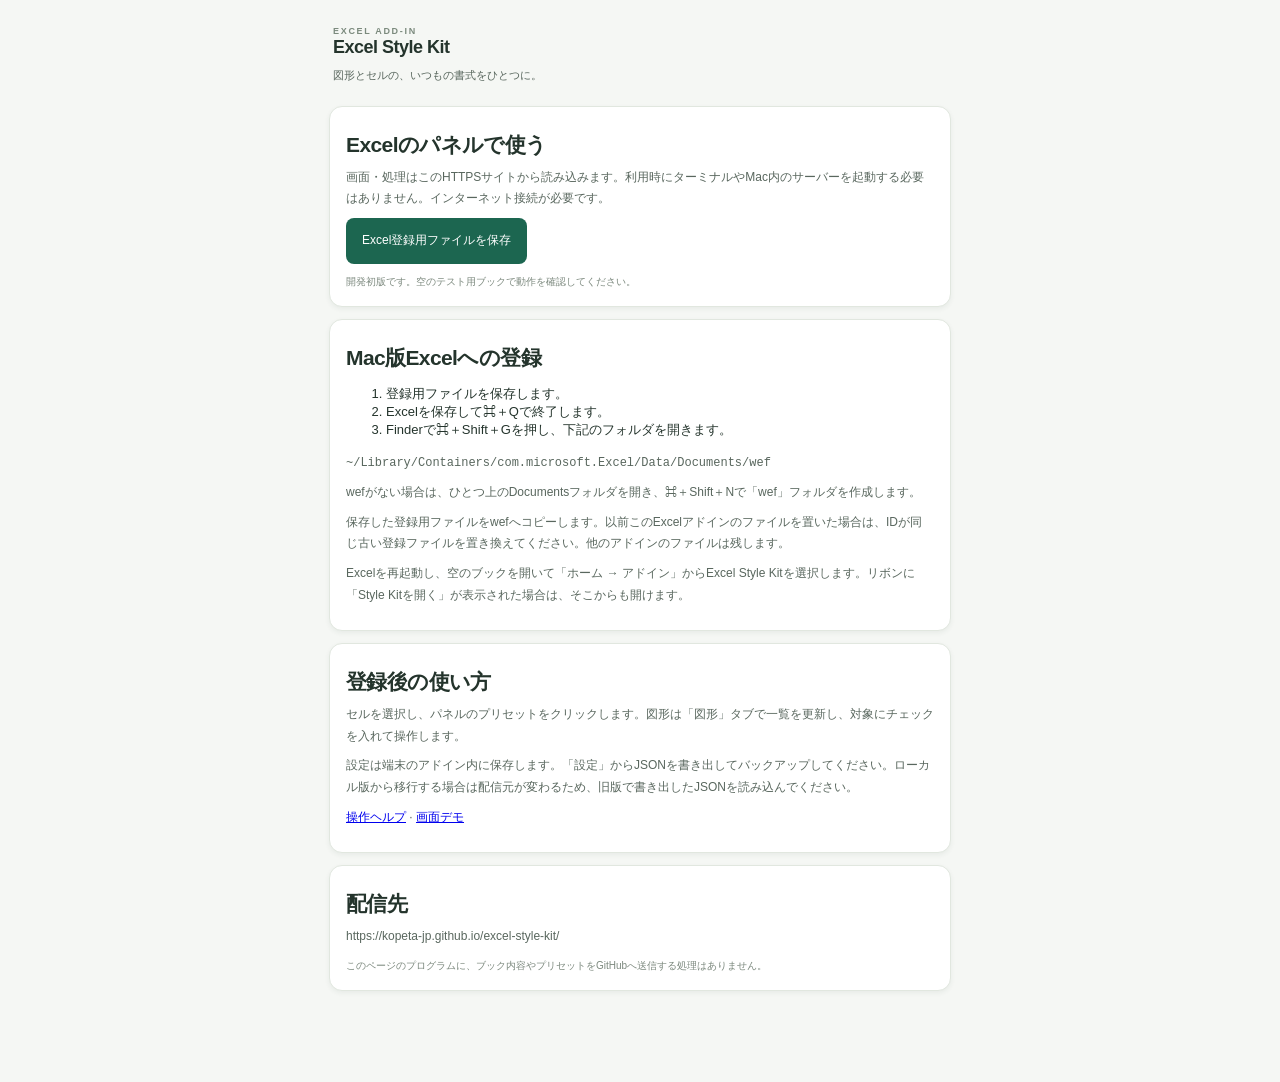
==== docs/index.html @ aa5cb5cf "Add files via upload" ====
<!doctype html>
<html lang="ja"><head><meta charset="utf-8"><meta name="viewport" content="width=device-width,initial-scale=1"><title>Excel Style Kit｜導入</title><link rel="icon" href="assets/icon-32.png"><link rel="stylesheet" href="styles.css"></head>
<body><main><div class="intro"><span class="eyebrow">EXCEL ADD-IN</span><h1>Excel Style Kit</h1><p>図形とセルの、いつもの書式をひとつに。</p></div>
<article><h2>Excelのパネルで使う</h2><p>画面・処理はこのHTTPSサイトから読み込みます。利用時にターミナルやMac内のサーバーを起動する必要はありません。インターネット接続が必要です。</p><p><a class="primary" style="display:inline-block;text-decoration:none;padding:12px 16px;border-radius:8px" href="manifest.xml" download="ExcelStyleKit.xml">Excel登録用ファイルを保存</a></p><p class="note">開発初版です。空のテスト用ブックで動作を確認してください。</p></article>
<article><h2>Mac版Excelへの登録</h2><ol><li>登録用ファイルを保存します。</li><li>Excelを保存して⌘＋Qで終了します。</li><li>Finderで⌘＋Shift＋Gを押し、下記のフォルダを開きます。</li></ol><p style="overflow-wrap:anywhere"><code>~/Library/Containers/com.microsoft.Excel/Data/Documents/wef</code></p><p>wefがない場合は、ひとつ上のDocumentsフォルダを開き、⌘＋Shift＋Nで「wef」フォルダを作成します。</p><p>保存した登録用ファイルをwefへコピーします。以前このExcelアドインのファイルを置いた場合は、IDが同じ古い登録ファイルを置き換えてください。他のアドインのファイルは残します。</p><p>Excelを再起動し、空のブックを開いて「ホーム → アドイン」からExcel Style Kitを選択します。リボンに「Style Kitを開く」が表示された場合は、そこからも開けます。</p></article>
<article><h2>登録後の使い方</h2><p>セルを選択し、パネルのプリセットをクリックします。図形は「図形」タブで一覧を更新し、対象にチェックを入れて操作します。</p><p>設定は端末のアドイン内に保存します。「設定」からJSONを書き出してバックアップしてください。ローカル版から移行する場合は配信元が変わるため、旧版で書き出したJSONを読み込んでください。</p><p><a href="help.html">操作ヘルプ</a> · <a href="taskpane.html?demo=1">画面デモ</a></p></article>
<article><h2>配信先</h2><p style="overflow-wrap:anywhere">https://kopeta-jp.github.io/excel-style-kit/</p><p class="note">このページのプログラムに、ブック内容やプリセットをGitHubへ送信する処理はありません。</p></article>
</main></body></html>
---- docs/styles.css ----
:root{font-family:-apple-system,BlinkMacSystemFont,"Yu Gothic",sans-serif;font-size:13px;color:#24342c;background:#f5f7f4;--green:#1c6650;--line:#e1e7df;--muted:#6a776e}*{box-sizing:border-box}body{margin:0;min-width:280px}header{display:flex;align-items:center;gap:10px;padding:22px 18px 18px;background:#fff}h1{font-size:18px;letter-spacing:-.5px;margin:0 0 4px}header p{font-size:10px;color:var(--muted);margin:0}.brand-icon{width:36px;height:40px;border-radius:9px;background:var(--green);color:#fff;font-size:26px;font-weight:700;text-align:center;line-height:40px;position:relative}.brand-icon span{font-size:14px;position:absolute;right:3px;top:-8px}.version{margin-left:auto;font-size:10px;color:var(--muted);border:1px solid var(--line);border-radius:20px;padding:4px 7px}.connection{padding:8px 18px;font-size:11px;background:#eaf3ed;color:var(--green)}.connection.preview{background:#fff2d9;color:#836024}nav{position:sticky;top:0;z-index:2;display:grid;grid-template-columns:repeat(4,1fr);padding:0 12px;background:#fff;border-bottom:1px solid var(--line)}nav button{border:0;border-radius:0;padding:14px 2px;background:transparent;color:var(--muted);border-bottom:3px solid transparent}nav button[aria-current]{color:var(--green);border-bottom-color:var(--green);font-weight:700}main{padding:22px 14px 80px;max-width:650px;margin:auto}.intro{margin:0 4px 20px}.eyebrow{font-size:9px;letter-spacing:1.7px;color:#7b8a7d;font-weight:600}h2{font-size:21px;letter-spacing:-.6px;margin:8px 0}p{font-size:12px;line-height:1.8;margin:8px 0;color:#59675e}h3{font-size:13px;margin:0 0 10px}.intro p{font-size:11px}.target-bar{padding:12px 14px;border:1px solid #d4e2d8;background:#edf4ee;border-radius:12px;margin-bottom:14px}article{padding:16px;background:#fff;border:1px solid var(--line);border-radius:13px;margin-bottom:12px;box-shadow:0 2px 5px #263b2910}.section-title{display:flex;align-items:center;justify-content:space-between;gap:8px;margin-bottom:12px}.section-title h3,.section-title h2{margin:0}.section-title h2{font-size:18px}button,input,select{font:inherit}button{cursor:pointer;background:#fff;border:1px solid #dce3d9;border-radius:7px;padding:9px 11px;color:#34483b;line-height:1.3}button:hover{border-color:#8db49c;background:#f2f7f1}button:focus-visible,input:focus-visible,select:focus-visible{outline:2px solid #24876a;outline-offset:2px}button:disabled{cursor:wait;opacity:.5}.primary{background:var(--green);color:#fff;border-color:var(--green)}.primary:hover{background:#14503e;color:#fff}.wide{width:100%;margin-top:12px}.text-button{font-size:11px;color:var(--green);border:0;background:transparent;padding:3px;white-space:nowrap}label{display:block;font-size:11px;color:#627266;margin:9px 0}input,select{display:block;width:100%;margin-top:6px;border:1px solid #d9e1d6;border-radius:7px;background:#fff;color:#253d2c;padding:9px 8px;min-height:36px}input[type=checkbox]{width:15px;min-height:15px;margin:0;accent-color:var(--green)}.inline{display:flex;justify-content:space-between;align-items:center;gap:10px;margin-bottom:14px}.inline select{width:auto;max-width:78%;margin:0}.presets{display:flex;flex-direction:column;gap:7px}.preset{display:flex;gap:5px;align-items:stretch;min-width:0}.apply-preset{flex:1;display:flex;gap:10px;align-items:center;text-align:left;min-width:0;background:#fafbf8;border-color:#e4e9df;padding:10px}.preset-text{display:block;min-width:0}.preset-name{display:block;font-size:12px;font-weight:600;overflow-wrap:anywhere}.preset-desc{display:block;font-size:10px;color:var(--muted);margin-top:4px;overflow-wrap:anywhere}.preset-menu{font-size:15px;padding:8px;color:#879385;min-width:30px;background:transparent}.color-dot{width:26px;height:26px;border-radius:50%;border:1px solid #0002;flex-shrink:0}.compact{display:grid;grid-template-columns:repeat(3,1fr)}.compact .preset{position:relative}.compact .apply-preset{justify-content:center;padding:12px 20px 12px 5px}.compact .preset-name{font-size:14px}.compact .preset-desc{display:none}.compact .preset-menu{position:absolute;right:0;top:0;height:100%;border:0;min-width:18px;padding:4px}.note{font-size:10px;line-height:1.7;color:#7b887d;margin:9px 0 0}.button-grid{display:grid;grid-template-columns:repeat(3,1fr);gap:7px}.button-grid button{font-size:11px;padding:11px 4px}.two{grid-template-columns:repeat(2,1fr)}.shape-list{display:flex;flex-direction:column;gap:5px;max-height:230px;overflow:auto;margin:12px 0}.shape-row{display:flex;gap:9px;align-items:center;border:1px solid #e6ebe2;padding:10px;border-radius:8px;margin:0;cursor:pointer}.shape-row:has(input:checked){background:#eef6ed;border-color:#97b89e}.shape-row span{overflow-wrap:anywhere;min-width:0}.shape-row small{display:block;font-size:9px;color:var(--muted);margin-top:3px}.badge{display:inline-block;background:#e9f2e8;color:var(--green);border-radius:20px;padding:3px 7px;font-size:10px}.file-label{margin-top:14px}.file-label input{font-size:11px}#status{position:fixed;bottom:12px;left:12px;right:12px;z-index:9;padding:13px 15px;border-radius:9px;color:#fff;background:#224f3d;box-shadow:0 4px 20px #0002;font-size:12px;line-height:1.7;max-height:30vh;overflow:auto}#status.error{background:#8e3e34}.error{color:#ad3b2e;font-size:11px}dialog{width:calc(100% - 24px);max-width:450px;border:1px solid #d6e1d1;border-radius:15px;padding:20px;color:#24342c;box-shadow:0 15px 80px #0003;max-height:90vh;overflow:auto}dialog::backdrop{background:#13281866}#close-editor{padding:3px 8px;border:0;font-size:23px}.editor-actions{display:flex;justify-content:space-between;gap:8px;margin:18px 0 0}.editor-actions button{font-size:11px}.field-pair{display:grid;grid-template-columns:1fr 1fr;gap:10px}.empty{padding:12px;font-size:11px;color:var(--muted)}[hidden]{display:none!important}body.busy{cursor:progress}footer{font-size:10px;padding:10px}
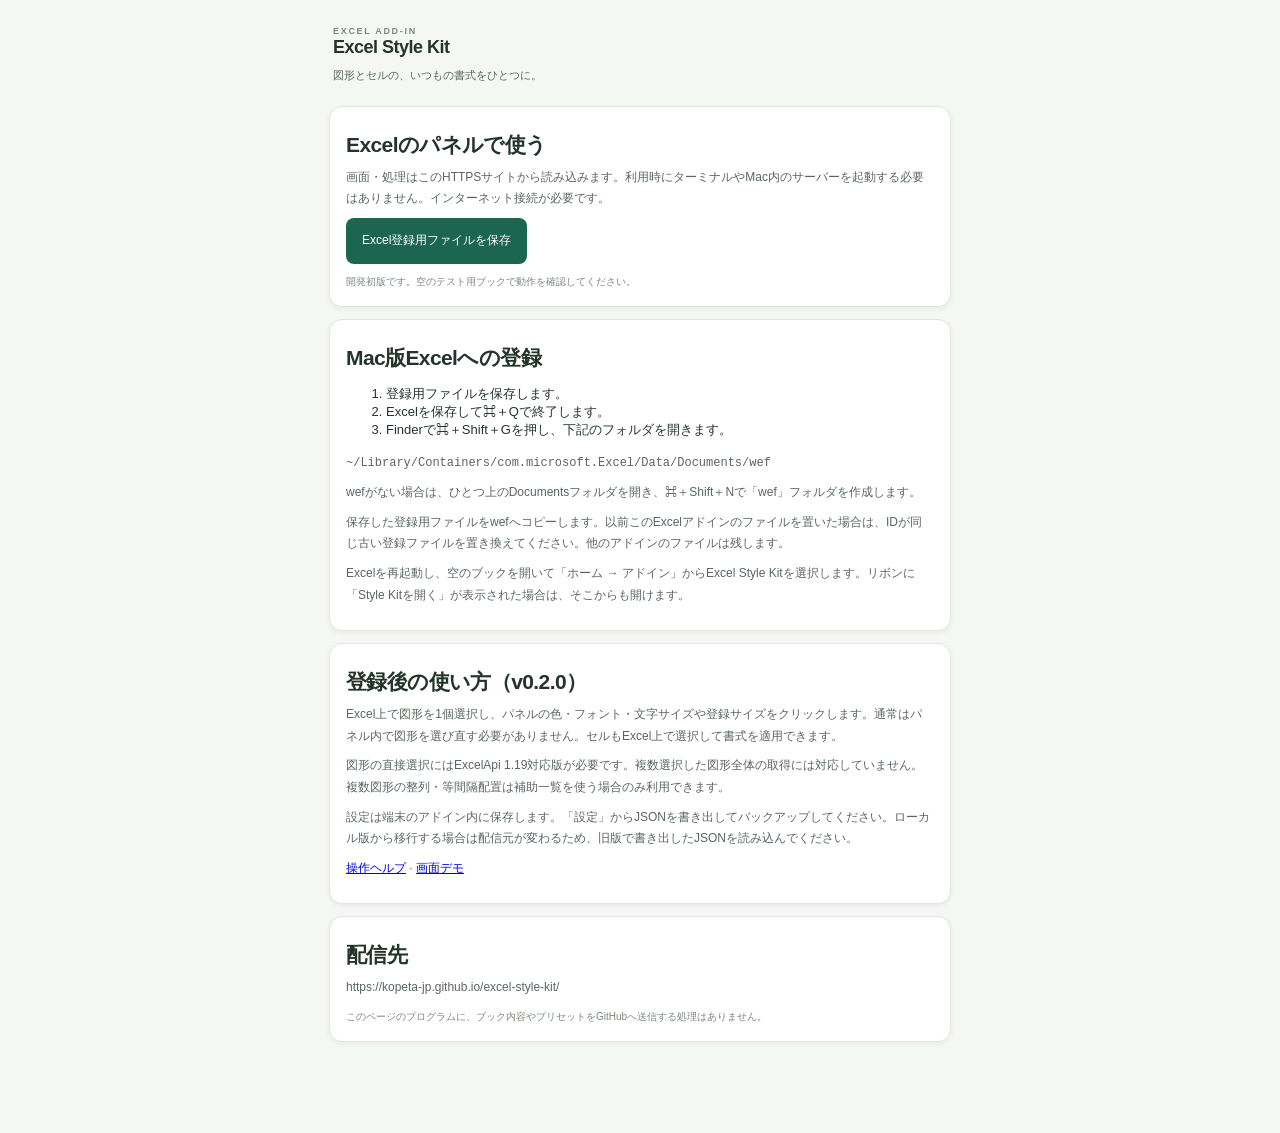
==== commit 05cff5d7: "Add files via upload" ====
--- a/docs/index.html
+++ b/docs/index.html
@@ -3,6 +3,6 @@
 <body><main><div class="intro"><span class="eyebrow">EXCEL ADD-IN</span><h1>Excel Style Kit</h1><p>図形とセルの、いつもの書式をひとつに。</p></div>
 <article><h2>Excelのパネルで使う</h2><p>画面・処理はこのHTTPSサイトから読み込みます。利用時にターミナルやMac内のサーバーを起動する必要はありません。インターネット接続が必要です。</p><p><a class="primary" style="display:inline-block;text-decoration:none;padding:12px 16px;border-radius:8px" href="manifest.xml" download="ExcelStyleKit.xml">Excel登録用ファイルを保存</a></p><p class="note">開発初版です。空のテスト用ブックで動作を確認してください。</p></article>
 <article><h2>Mac版Excelへの登録</h2><ol><li>登録用ファイルを保存します。</li><li>Excelを保存して⌘＋Qで終了します。</li><li>Finderで⌘＋Shift＋Gを押し、下記のフォルダを開きます。</li></ol><p style="overflow-wrap:anywhere"><code>~/Library/Containers/com.microsoft.Excel/Data/Documents/wef</code></p><p>wefがない場合は、ひとつ上のDocumentsフォルダを開き、⌘＋Shift＋Nで「wef」フォルダを作成します。</p><p>保存した登録用ファイルをwefへコピーします。以前このExcelアドインのファイルを置いた場合は、IDが同じ古い登録ファイルを置き換えてください。他のアドインのファイルは残します。</p><p>Excelを再起動し、空のブックを開いて「ホーム → アドイン」からExcel Style Kitを選択します。リボンに「Style Kitを開く」が表示された場合は、そこからも開けます。</p></article>
-<article><h2>登録後の使い方</h2><p>セルを選択し、パネルのプリセットをクリックします。図形は「図形」タブで一覧を更新し、対象にチェックを入れて操作します。</p><p>設定は端末のアドイン内に保存します。「設定」からJSONを書き出してバックアップしてください。ローカル版から移行する場合は配信元が変わるため、旧版で書き出したJSONを読み込んでください。</p><p><a href="help.html">操作ヘルプ</a> · <a href="taskpane.html?demo=1">画面デモ</a></p></article>
+<article><h2>登録後の使い方（v0.2.0）</h2><p>Excel上で図形を1個選択し、パネルの色・フォント・文字サイズや登録サイズをクリックします。通常はパネル内で図形を選び直す必要がありません。セルもExcel上で選択して書式を適用できます。</p><p>図形の直接選択にはExcelApi 1.19対応版が必要です。複数選択した図形全体の取得には対応していません。複数図形の整列・等間隔配置は補助一覧を使う場合のみ利用できます。</p><p>設定は端末のアドイン内に保存します。「設定」からJSONを書き出してバックアップしてください。ローカル版から移行する場合は配信元が変わるため、旧版で書き出したJSONを読み込んでください。</p><p><a href="help.html">操作ヘルプ</a> · <a href="taskpane.html?demo=1">画面デモ</a></p></article>
 <article><h2>配信先</h2><p style="overflow-wrap:anywhere">https://kopeta-jp.github.io/excel-style-kit/</p><p class="note">このページのプログラムに、ブック内容やプリセットをGitHubへ送信する処理はありません。</p></article>
 </main></body></html>
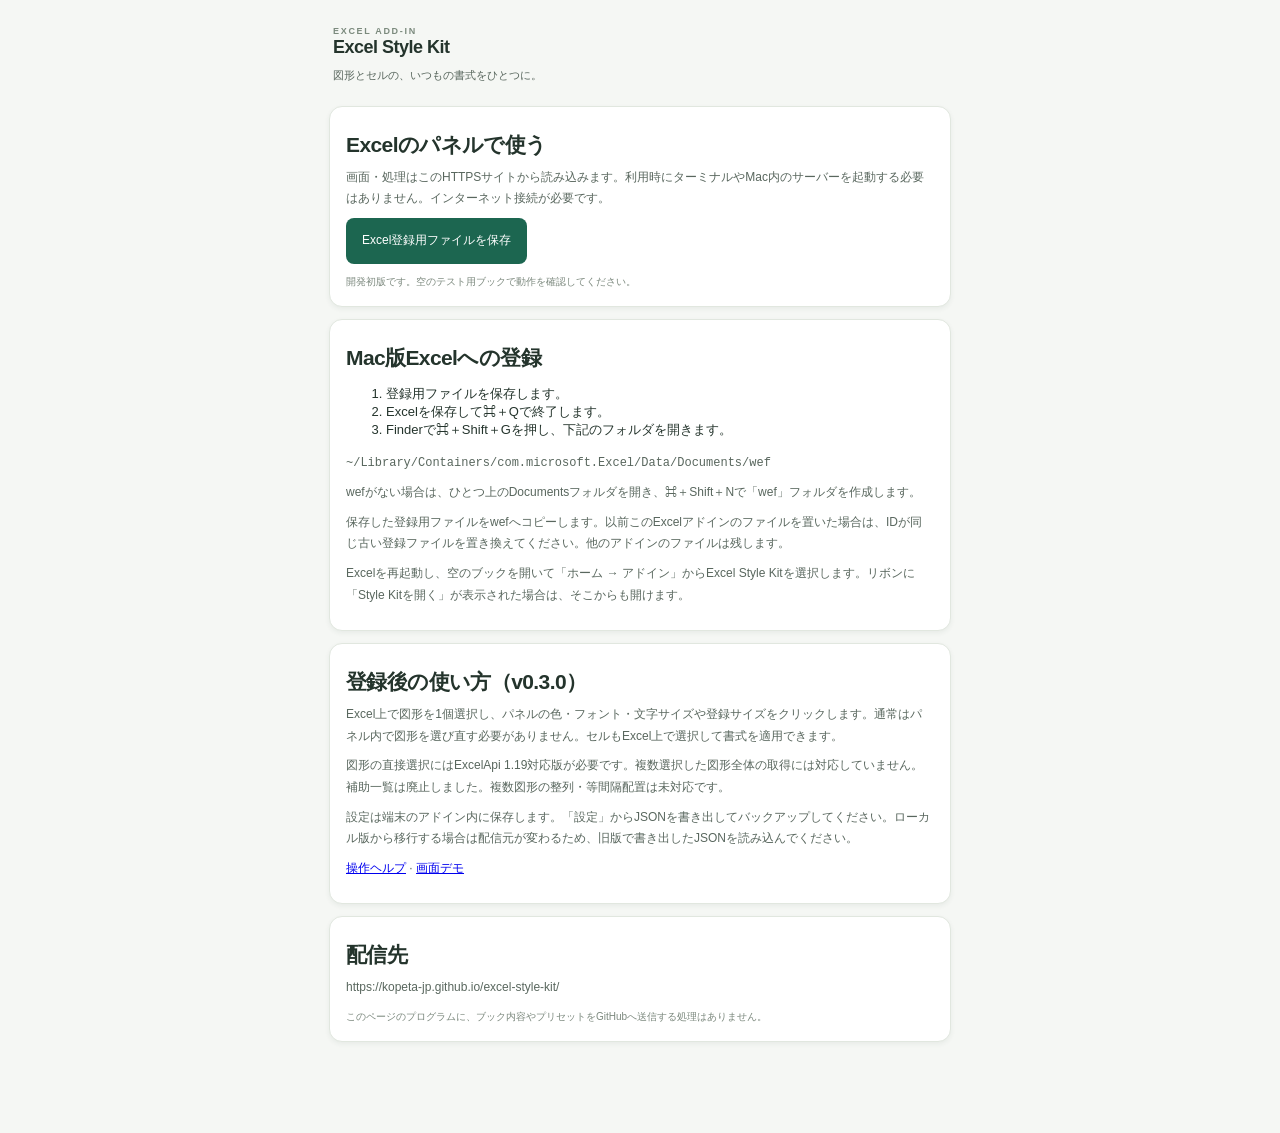
==== commit 0c779fa7: "Add files via upload" ====
--- a/docs/index.html
+++ b/docs/index.html
@@ -3,6 +3,6 @@
 <body><main><div class="intro"><span class="eyebrow">EXCEL ADD-IN</span><h1>Excel Style Kit</h1><p>図形とセルの、いつもの書式をひとつに。</p></div>
 <article><h2>Excelのパネルで使う</h2><p>画面・処理はこのHTTPSサイトから読み込みます。利用時にターミナルやMac内のサーバーを起動する必要はありません。インターネット接続が必要です。</p><p><a class="primary" style="display:inline-block;text-decoration:none;padding:12px 16px;border-radius:8px" href="manifest.xml" download="ExcelStyleKit.xml">Excel登録用ファイルを保存</a></p><p class="note">開発初版です。空のテスト用ブックで動作を確認してください。</p></article>
 <article><h2>Mac版Excelへの登録</h2><ol><li>登録用ファイルを保存します。</li><li>Excelを保存して⌘＋Qで終了します。</li><li>Finderで⌘＋Shift＋Gを押し、下記のフォルダを開きます。</li></ol><p style="overflow-wrap:anywhere"><code>~/Library/Containers/com.microsoft.Excel/Data/Documents/wef</code></p><p>wefがない場合は、ひとつ上のDocumentsフォルダを開き、⌘＋Shift＋Nで「wef」フォルダを作成します。</p><p>保存した登録用ファイルをwefへコピーします。以前このExcelアドインのファイルを置いた場合は、IDが同じ古い登録ファイルを置き換えてください。他のアドインのファイルは残します。</p><p>Excelを再起動し、空のブックを開いて「ホーム → アドイン」からExcel Style Kitを選択します。リボンに「Style Kitを開く」が表示された場合は、そこからも開けます。</p></article>
-<article><h2>登録後の使い方（v0.2.0）</h2><p>Excel上で図形を1個選択し、パネルの色・フォント・文字サイズや登録サイズをクリックします。通常はパネル内で図形を選び直す必要がありません。セルもExcel上で選択して書式を適用できます。</p><p>図形の直接選択にはExcelApi 1.19対応版が必要です。複数選択した図形全体の取得には対応していません。複数図形の整列・等間隔配置は補助一覧を使う場合のみ利用できます。</p><p>設定は端末のアドイン内に保存します。「設定」からJSONを書き出してバックアップしてください。ローカル版から移行する場合は配信元が変わるため、旧版で書き出したJSONを読み込んでください。</p><p><a href="help.html">操作ヘルプ</a> · <a href="taskpane.html?demo=1">画面デモ</a></p></article>
+<article><h2>登録後の使い方（v0.3.0）</h2><p>Excel上で図形を1個選択し、パネルの色・フォント・文字サイズや登録サイズをクリックします。通常はパネル内で図形を選び直す必要がありません。セルもExcel上で選択して書式を適用できます。</p><p>図形の直接選択にはExcelApi 1.19対応版が必要です。複数選択した図形全体の取得には対応していません。補助一覧は廃止しました。複数図形の整列・等間隔配置は未対応です。</p><p>設定は端末のアドイン内に保存します。「設定」からJSONを書き出してバックアップしてください。ローカル版から移行する場合は配信元が変わるため、旧版で書き出したJSONを読み込んでください。</p><p><a href="help.html">操作ヘルプ</a> · <a href="taskpane.html?demo=1">画面デモ</a></p></article>
 <article><h2>配信先</h2><p style="overflow-wrap:anywhere">https://kopeta-jp.github.io/excel-style-kit/</p><p class="note">このページのプログラムに、ブック内容やプリセットをGitHubへ送信する処理はありません。</p></article>
 </main></body></html>
--- a/docs/styles.css
+++ b/docs/styles.css
@@ -1 +1,3 @@
 :root{font-family:-apple-system,BlinkMacSystemFont,"Yu Gothic",sans-serif;font-size:13px;color:#24342c;background:#f5f7f4;--green:#1c6650;--line:#e1e7df;--muted:#6a776e}*{box-sizing:border-box}body{margin:0;min-width:280px}header{display:flex;align-items:center;gap:10px;padding:22px 18px 18px;background:#fff}h1{font-size:18px;letter-spacing:-.5px;margin:0 0 4px}header p{font-size:10px;color:var(--muted);margin:0}.brand-icon{width:36px;height:40px;border-radius:9px;background:var(--green);color:#fff;font-size:26px;font-weight:700;text-align:center;line-height:40px;position:relative}.brand-icon span{font-size:14px;position:absolute;right:3px;top:-8px}.version{margin-left:auto;font-size:10px;color:var(--muted);border:1px solid var(--line);border-radius:20px;padding:4px 7px}.connection{padding:8px 18px;font-size:11px;background:#eaf3ed;color:var(--green)}.connection.preview{background:#fff2d9;color:#836024}nav{position:sticky;top:0;z-index:2;display:grid;grid-template-columns:repeat(4,1fr);padding:0 12px;background:#fff;border-bottom:1px solid var(--line)}nav button{border:0;border-radius:0;padding:14px 2px;background:transparent;color:var(--muted);border-bottom:3px solid transparent}nav button[aria-current]{color:var(--green);border-bottom-color:var(--green);font-weight:700}main{padding:22px 14px 80px;max-width:650px;margin:auto}.intro{margin:0 4px 20px}.eyebrow{font-size:9px;letter-spacing:1.7px;color:#7b8a7d;font-weight:600}h2{font-size:21px;letter-spacing:-.6px;margin:8px 0}p{font-size:12px;line-height:1.8;margin:8px 0;color:#59675e}h3{font-size:13px;margin:0 0 10px}.intro p{font-size:11px}.target-bar{padding:12px 14px;border:1px solid #d4e2d8;background:#edf4ee;border-radius:12px;margin-bottom:14px}article{padding:16px;background:#fff;border:1px solid var(--line);border-radius:13px;margin-bottom:12px;box-shadow:0 2px 5px #263b2910}.section-title{display:flex;align-items:center;justify-content:space-between;gap:8px;margin-bottom:12px}.section-title h3,.section-title h2{margin:0}.section-title h2{font-size:18px}button,input,select{font:inherit}button{cursor:pointer;background:#fff;border:1px solid #dce3d9;border-radius:7px;padding:9px 11px;color:#34483b;line-height:1.3}button:hover{border-color:#8db49c;background:#f2f7f1}button:focus-visible,input:focus-visible,select:focus-visible{outline:2px solid #24876a;outline-offset:2px}button:disabled{cursor:wait;opacity:.5}.primary{background:var(--green);color:#fff;border-color:var(--green)}.primary:hover{background:#14503e;color:#fff}.wide{width:100%;margin-top:12px}.text-button{font-size:11px;color:var(--green);border:0;background:transparent;padding:3px;white-space:nowrap}label{display:block;font-size:11px;color:#627266;margin:9px 0}input,select{display:block;width:100%;margin-top:6px;border:1px solid #d9e1d6;border-radius:7px;background:#fff;color:#253d2c;padding:9px 8px;min-height:36px}input[type=checkbox]{width:15px;min-height:15px;margin:0;accent-color:var(--green)}.inline{display:flex;justify-content:space-between;align-items:center;gap:10px;margin-bottom:14px}.inline select{width:auto;max-width:78%;margin:0}.presets{display:flex;flex-direction:column;gap:7px}.preset{display:flex;gap:5px;align-items:stretch;min-width:0}.apply-preset{flex:1;display:flex;gap:10px;align-items:center;text-align:left;min-width:0;background:#fafbf8;border-color:#e4e9df;padding:10px}.preset-text{display:block;min-width:0}.preset-name{display:block;font-size:12px;font-weight:600;overflow-wrap:anywhere}.preset-desc{display:block;font-size:10px;color:var(--muted);margin-top:4px;overflow-wrap:anywhere}.preset-menu{font-size:15px;padding:8px;color:#879385;min-width:30px;background:transparent}.color-dot{width:26px;height:26px;border-radius:50%;border:1px solid #0002;flex-shrink:0}.compact{display:grid;grid-template-columns:repeat(3,1fr)}.compact .preset{position:relative}.compact .apply-preset{justify-content:center;padding:12px 20px 12px 5px}.compact .preset-name{font-size:14px}.compact .preset-desc{display:none}.compact .preset-menu{position:absolute;right:0;top:0;height:100%;border:0;min-width:18px;padding:4px}.note{font-size:10px;line-height:1.7;color:#7b887d;margin:9px 0 0}.button-grid{display:grid;grid-template-columns:repeat(3,1fr);gap:7px}.button-grid button{font-size:11px;padding:11px 4px}.two{grid-template-columns:repeat(2,1fr)}.shape-list{display:flex;flex-direction:column;gap:5px;max-height:230px;overflow:auto;margin:12px 0}.shape-row{display:flex;gap:9px;align-items:center;border:1px solid #e6ebe2;padding:10px;border-radius:8px;margin:0;cursor:pointer}.shape-row:has(input:checked){background:#eef6ed;border-color:#97b89e}.shape-row span{overflow-wrap:anywhere;min-width:0}.shape-row small{display:block;font-size:9px;color:var(--muted);margin-top:3px}.badge{display:inline-block;background:#e9f2e8;color:var(--green);border-radius:20px;padding:3px 7px;font-size:10px}.file-label{margin-top:14px}.file-label input{font-size:11px}#status{position:fixed;bottom:12px;left:12px;right:12px;z-index:9;padding:13px 15px;border-radius:9px;color:#fff;background:#224f3d;box-shadow:0 4px 20px #0002;font-size:12px;line-height:1.7;max-height:30vh;overflow:auto}#status.error{background:#8e3e34}.error{color:#ad3b2e;font-size:11px}dialog{width:calc(100% - 24px);max-width:450px;border:1px solid #d6e1d1;border-radius:15px;padding:20px;color:#24342c;box-shadow:0 15px 80px #0003;max-height:90vh;overflow:auto}dialog::backdrop{background:#13281866}#close-editor{padding:3px 8px;border:0;font-size:23px}.editor-actions{display:flex;justify-content:space-between;gap:8px;margin:18px 0 0}.editor-actions button{font-size:11px}.field-pair{display:grid;grid-template-columns:1fr 1fr;gap:10px}.empty{padding:12px;font-size:11px;color:var(--muted)}[hidden]{display:none!important}body.busy{cursor:progress}footer{font-size:10px;padding:10px}
+
+.preset-actions{display:flex;flex-direction:column;justify-content:center;gap:3px;flex-shrink:0}.preset-actions button{font-size:10px;padding:5px;min-width:36px;position:static;height:auto;border:0;background:transparent}.preset-delete{color:#a4493e}.compact .preset{flex-direction:column}.compact .apply-preset{padding:10px 4px}.compact .preset-actions{flex-direction:row}.compact .preset-menu{position:static;height:auto;padding:5px}.confirmation{padding:14px;border:1px solid #c8d7c8;background:#f2f7ef;border-radius:10px;margin:12px 0}.confirmation p{color:#253a2b}.confirmation-actions{display:flex;justify-content:flex-end;gap:8px;margin-top:10px}.confirmation-host>.confirmation{position:fixed;bottom:12px;left:12px;right:12px;z-index:10;box-shadow:0 8px 40px #0003}
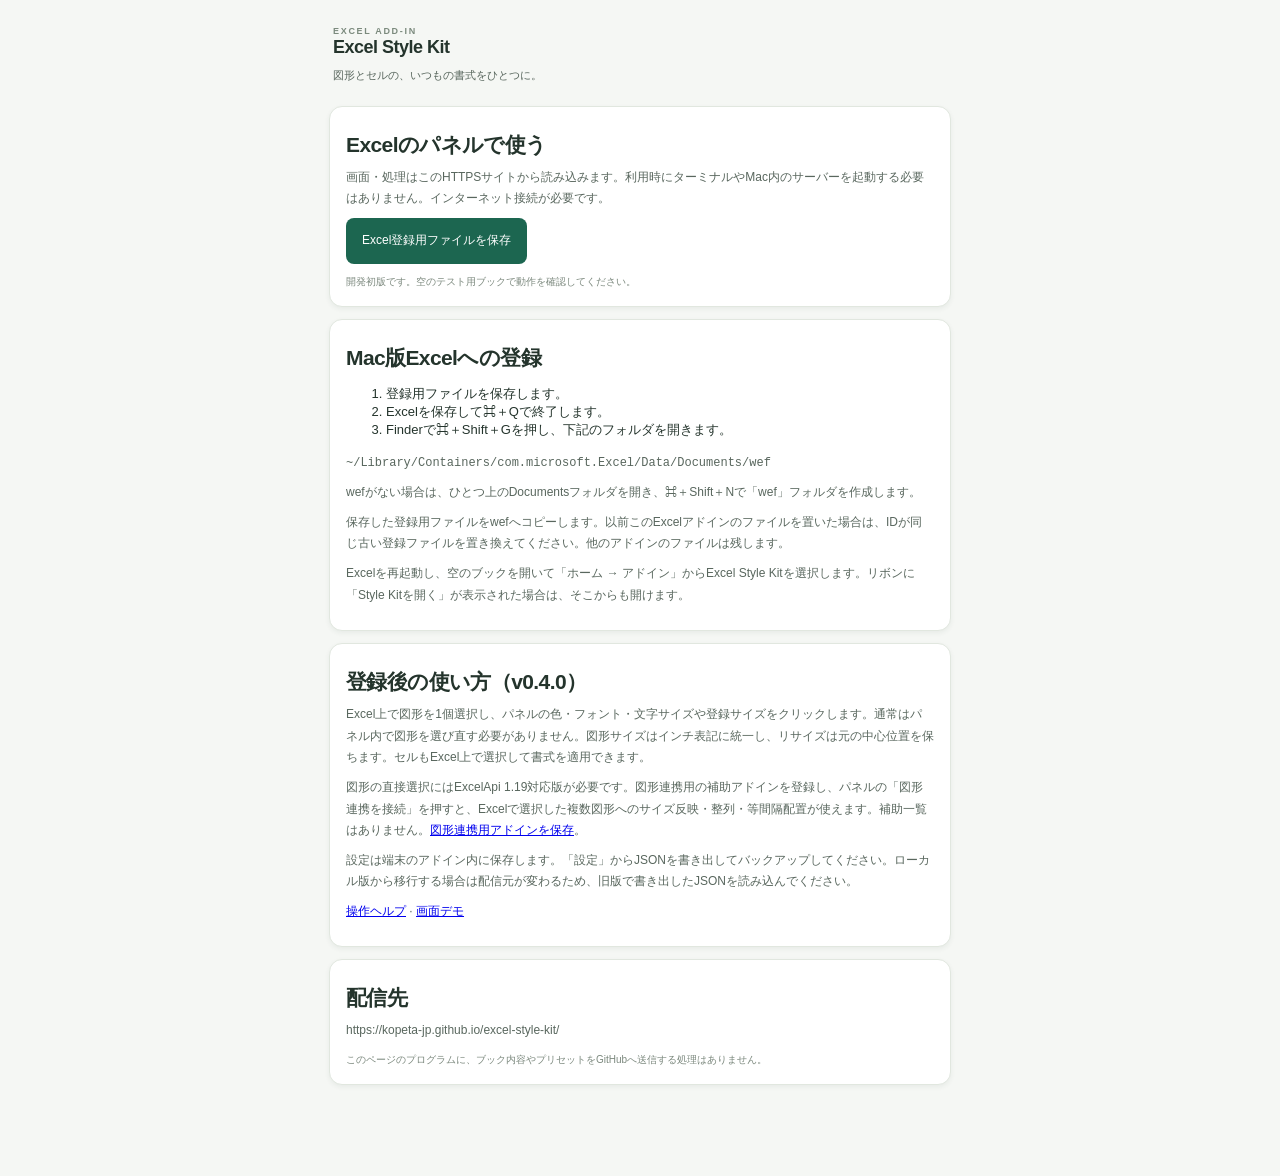
==== commit 85d4cc80: "Add files via upload Update Excel Style Kit to v0.4.0" ====
--- a/docs/index.html
+++ b/docs/index.html
@@ -3,6 +3,6 @@
 <body><main><div class="intro"><span class="eyebrow">EXCEL ADD-IN</span><h1>Excel Style Kit</h1><p>図形とセルの、いつもの書式をひとつに。</p></div>
 <article><h2>Excelのパネルで使う</h2><p>画面・処理はこのHTTPSサイトから読み込みます。利用時にターミナルやMac内のサーバーを起動する必要はありません。インターネット接続が必要です。</p><p><a class="primary" style="display:inline-block;text-decoration:none;padding:12px 16px;border-radius:8px" href="manifest.xml" download="ExcelStyleKit.xml">Excel登録用ファイルを保存</a></p><p class="note">開発初版です。空のテスト用ブックで動作を確認してください。</p></article>
 <article><h2>Mac版Excelへの登録</h2><ol><li>登録用ファイルを保存します。</li><li>Excelを保存して⌘＋Qで終了します。</li><li>Finderで⌘＋Shift＋Gを押し、下記のフォルダを開きます。</li></ol><p style="overflow-wrap:anywhere"><code>~/Library/Containers/com.microsoft.Excel/Data/Documents/wef</code></p><p>wefがない場合は、ひとつ上のDocumentsフォルダを開き、⌘＋Shift＋Nで「wef」フォルダを作成します。</p><p>保存した登録用ファイルをwefへコピーします。以前このExcelアドインのファイルを置いた場合は、IDが同じ古い登録ファイルを置き換えてください。他のアドインのファイルは残します。</p><p>Excelを再起動し、空のブックを開いて「ホーム → アドイン」からExcel Style Kitを選択します。リボンに「Style Kitを開く」が表示された場合は、そこからも開けます。</p></article>
-<article><h2>登録後の使い方（v0.3.0）</h2><p>Excel上で図形を1個選択し、パネルの色・フォント・文字サイズや登録サイズをクリックします。通常はパネル内で図形を選び直す必要がありません。セルもExcel上で選択して書式を適用できます。</p><p>図形の直接選択にはExcelApi 1.19対応版が必要です。複数選択した図形全体の取得には対応していません。補助一覧は廃止しました。複数図形の整列・等間隔配置は未対応です。</p><p>設定は端末のアドイン内に保存します。「設定」からJSONを書き出してバックアップしてください。ローカル版から移行する場合は配信元が変わるため、旧版で書き出したJSONを読み込んでください。</p><p><a href="help.html">操作ヘルプ</a> · <a href="taskpane.html?demo=1">画面デモ</a></p></article>
+<article><h2>登録後の使い方（v0.4.0）</h2><p>Excel上で図形を1個選択し、パネルの色・フォント・文字サイズや登録サイズをクリックします。通常はパネル内で図形を選び直す必要がありません。図形サイズはインチ表記に統一し、リサイズは元の中心位置を保ちます。セルもExcel上で選択して書式を適用できます。</p><p>図形の直接選択にはExcelApi 1.19対応版が必要です。図形連携用の補助アドインを登録し、パネルの「図形連携を接続」を押すと、Excelで選択した複数図形へのサイズ反映・整列・等間隔配置が使えます。補助一覧はありません。<a href="native/ExcelStyleKitNative.xlam" download>図形連携用アドインを保存</a>。</p><p>設定は端末のアドイン内に保存します。「設定」からJSONを書き出してバックアップしてください。ローカル版から移行する場合は配信元が変わるため、旧版で書き出したJSONを読み込んでください。</p><p><a href="help.html">操作ヘルプ</a> · <a href="taskpane.html?demo=1">画面デモ</a></p></article>
 <article><h2>配信先</h2><p style="overflow-wrap:anywhere">https://kopeta-jp.github.io/excel-style-kit/</p><p class="note">このページのプログラムに、ブック内容やプリセットをGitHubへ送信する処理はありません。</p></article>
 </main></body></html>
--- a/docs/styles.css
+++ b/docs/styles.css
@@ -1,3 +1,5 @@
 :root{font-family:-apple-system,BlinkMacSystemFont,"Yu Gothic",sans-serif;font-size:13px;color:#24342c;background:#f5f7f4;--green:#1c6650;--line:#e1e7df;--muted:#6a776e}*{box-sizing:border-box}body{margin:0;min-width:280px}header{display:flex;align-items:center;gap:10px;padding:22px 18px 18px;background:#fff}h1{font-size:18px;letter-spacing:-.5px;margin:0 0 4px}header p{font-size:10px;color:var(--muted);margin:0}.brand-icon{width:36px;height:40px;border-radius:9px;background:var(--green);color:#fff;font-size:26px;font-weight:700;text-align:center;line-height:40px;position:relative}.brand-icon span{font-size:14px;position:absolute;right:3px;top:-8px}.version{margin-left:auto;font-size:10px;color:var(--muted);border:1px solid var(--line);border-radius:20px;padding:4px 7px}.connection{padding:8px 18px;font-size:11px;background:#eaf3ed;color:var(--green)}.connection.preview{background:#fff2d9;color:#836024}nav{position:sticky;top:0;z-index:2;display:grid;grid-template-columns:repeat(4,1fr);padding:0 12px;background:#fff;border-bottom:1px solid var(--line)}nav button{border:0;border-radius:0;padding:14px 2px;background:transparent;color:var(--muted);border-bottom:3px solid transparent}nav button[aria-current]{color:var(--green);border-bottom-color:var(--green);font-weight:700}main{padding:22px 14px 80px;max-width:650px;margin:auto}.intro{margin:0 4px 20px}.eyebrow{font-size:9px;letter-spacing:1.7px;color:#7b8a7d;font-weight:600}h2{font-size:21px;letter-spacing:-.6px;margin:8px 0}p{font-size:12px;line-height:1.8;margin:8px 0;color:#59675e}h3{font-size:13px;margin:0 0 10px}.intro p{font-size:11px}.target-bar{padding:12px 14px;border:1px solid #d4e2d8;background:#edf4ee;border-radius:12px;margin-bottom:14px}article{padding:16px;background:#fff;border:1px solid var(--line);border-radius:13px;margin-bottom:12px;box-shadow:0 2px 5px #263b2910}.section-title{display:flex;align-items:center;justify-content:space-between;gap:8px;margin-bottom:12px}.section-title h3,.section-title h2{margin:0}.section-title h2{font-size:18px}button,input,select{font:inherit}button{cursor:pointer;background:#fff;border:1px solid #dce3d9;border-radius:7px;padding:9px 11px;color:#34483b;line-height:1.3}button:hover{border-color:#8db49c;background:#f2f7f1}button:focus-visible,input:focus-visible,select:focus-visible{outline:2px solid #24876a;outline-offset:2px}button:disabled{cursor:wait;opacity:.5}.primary{background:var(--green);color:#fff;border-color:var(--green)}.primary:hover{background:#14503e;color:#fff}.wide{width:100%;margin-top:12px}.text-button{font-size:11px;color:var(--green);border:0;background:transparent;padding:3px;white-space:nowrap}label{display:block;font-size:11px;color:#627266;margin:9px 0}input,select{display:block;width:100%;margin-top:6px;border:1px solid #d9e1d6;border-radius:7px;background:#fff;color:#253d2c;padding:9px 8px;min-height:36px}input[type=checkbox]{width:15px;min-height:15px;margin:0;accent-color:var(--green)}.inline{display:flex;justify-content:space-between;align-items:center;gap:10px;margin-bottom:14px}.inline select{width:auto;max-width:78%;margin:0}.presets{display:flex;flex-direction:column;gap:7px}.preset{display:flex;gap:5px;align-items:stretch;min-width:0}.apply-preset{flex:1;display:flex;gap:10px;align-items:center;text-align:left;min-width:0;background:#fafbf8;border-color:#e4e9df;padding:10px}.preset-text{display:block;min-width:0}.preset-name{display:block;font-size:12px;font-weight:600;overflow-wrap:anywhere}.preset-desc{display:block;font-size:10px;color:var(--muted);margin-top:4px;overflow-wrap:anywhere}.preset-menu{font-size:15px;padding:8px;color:#879385;min-width:30px;background:transparent}.color-dot{width:26px;height:26px;border-radius:50%;border:1px solid #0002;flex-shrink:0}.compact{display:grid;grid-template-columns:repeat(3,1fr)}.compact .preset{position:relative}.compact .apply-preset{justify-content:center;padding:12px 20px 12px 5px}.compact .preset-name{font-size:14px}.compact .preset-desc{display:none}.compact .preset-menu{position:absolute;right:0;top:0;height:100%;border:0;min-width:18px;padding:4px}.note{font-size:10px;line-height:1.7;color:#7b887d;margin:9px 0 0}.button-grid{display:grid;grid-template-columns:repeat(3,1fr);gap:7px}.button-grid button{font-size:11px;padding:11px 4px}.two{grid-template-columns:repeat(2,1fr)}.shape-list{display:flex;flex-direction:column;gap:5px;max-height:230px;overflow:auto;margin:12px 0}.shape-row{display:flex;gap:9px;align-items:center;border:1px solid #e6ebe2;padding:10px;border-radius:8px;margin:0;cursor:pointer}.shape-row:has(input:checked){background:#eef6ed;border-color:#97b89e}.shape-row span{overflow-wrap:anywhere;min-width:0}.shape-row small{display:block;font-size:9px;color:var(--muted);margin-top:3px}.badge{display:inline-block;background:#e9f2e8;color:var(--green);border-radius:20px;padding:3px 7px;font-size:10px}.file-label{margin-top:14px}.file-label input{font-size:11px}#status{position:fixed;bottom:12px;left:12px;right:12px;z-index:9;padding:13px 15px;border-radius:9px;color:#fff;background:#224f3d;box-shadow:0 4px 20px #0002;font-size:12px;line-height:1.7;max-height:30vh;overflow:auto}#status.error{background:#8e3e34}.error{color:#ad3b2e;font-size:11px}dialog{width:calc(100% - 24px);max-width:450px;border:1px solid #d6e1d1;border-radius:15px;padding:20px;color:#24342c;box-shadow:0 15px 80px #0003;max-height:90vh;overflow:auto}dialog::backdrop{background:#13281866}#close-editor{padding:3px 8px;border:0;font-size:23px}.editor-actions{display:flex;justify-content:space-between;gap:8px;margin:18px 0 0}.editor-actions button{font-size:11px}.field-pair{display:grid;grid-template-columns:1fr 1fr;gap:10px}.empty{padding:12px;font-size:11px;color:var(--muted)}[hidden]{display:none!important}body.busy{cursor:progress}footer{font-size:10px;padding:10px}
 
 .preset-actions{display:flex;flex-direction:column;justify-content:center;gap:3px;flex-shrink:0}.preset-actions button{font-size:10px;padding:5px;min-width:36px;position:static;height:auto;border:0;background:transparent}.preset-delete{color:#a4493e}.compact .preset{flex-direction:column}.compact .apply-preset{padding:10px 4px}.compact .preset-actions{flex-direction:row}.compact .preset-menu{position:static;height:auto;padding:5px}.confirmation{padding:14px;border:1px solid #c8d7c8;background:#f2f7ef;border-radius:10px;margin:12px 0}.confirmation p{color:#253a2b}.confirmation-actions{display:flex;justify-content:flex-end;gap:8px;margin-top:10px}.confirmation-host>.confirmation{position:fixed;bottom:12px;left:12px;right:12px;z-index:10;box-shadow:0 8px 40px #0003}
+
+.arrange-buttons{display:grid;grid-template-columns:repeat(2,minmax(0,1fr));gap:8px}.arrange-buttons button{min-height:38px}
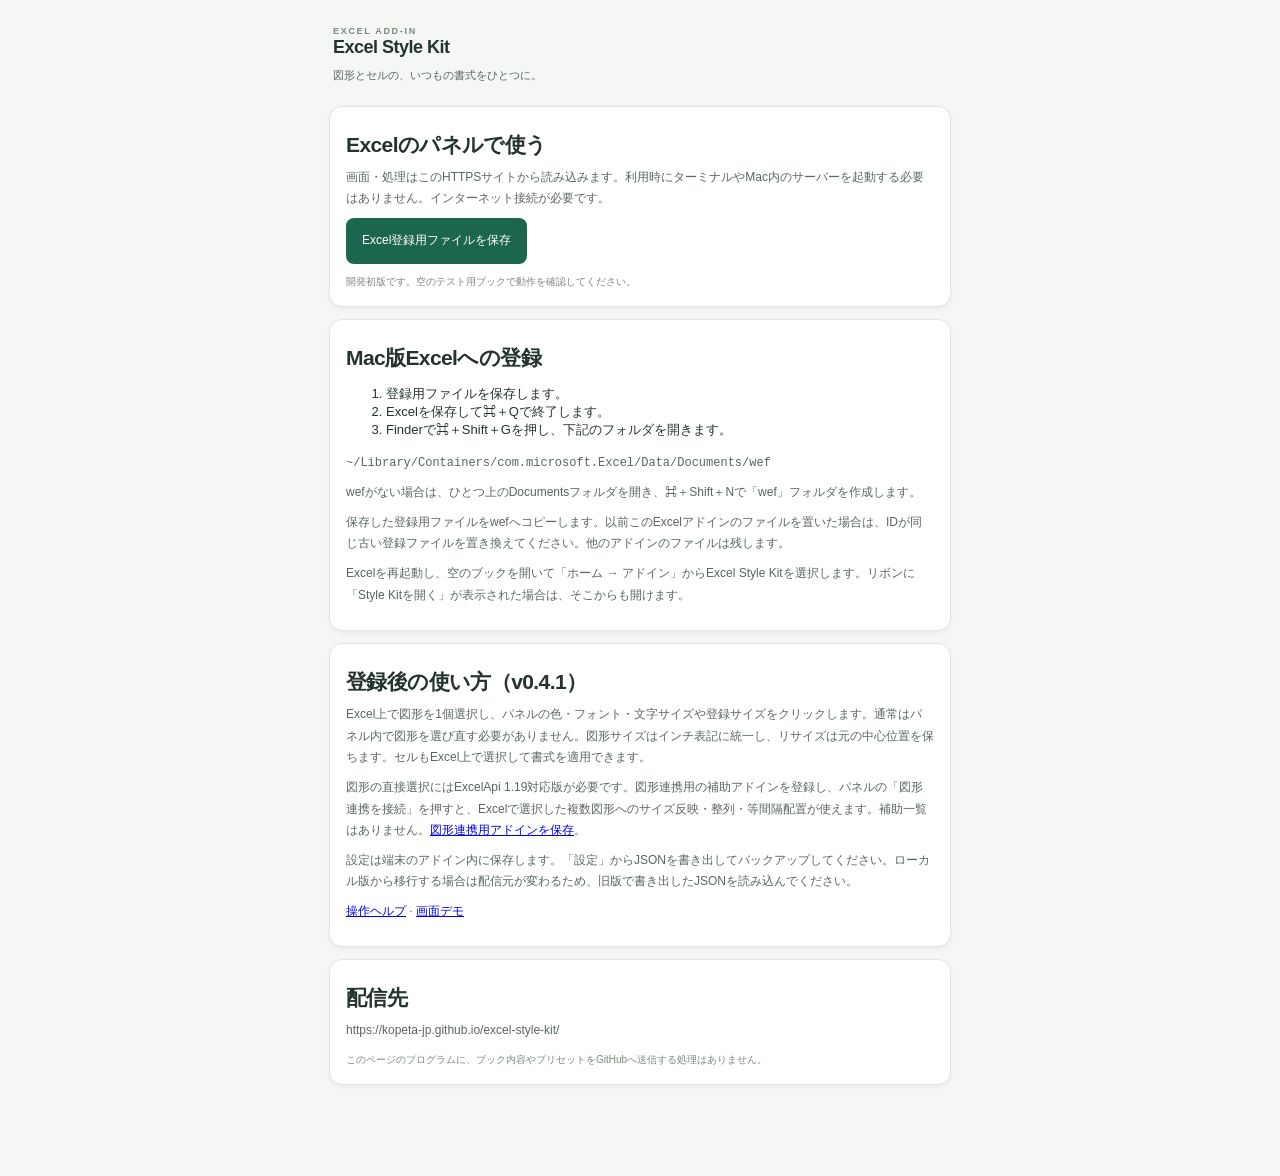
==== commit 5bad58f9: "Add files via upload" ====
--- a/docs/index.html
+++ b/docs/index.html
@@ -3,6 +3,6 @@
 <body><main><div class="intro"><span class="eyebrow">EXCEL ADD-IN</span><h1>Excel Style Kit</h1><p>図形とセルの、いつもの書式をひとつに。</p></div>
 <article><h2>Excelのパネルで使う</h2><p>画面・処理はこのHTTPSサイトから読み込みます。利用時にターミナルやMac内のサーバーを起動する必要はありません。インターネット接続が必要です。</p><p><a class="primary" style="display:inline-block;text-decoration:none;padding:12px 16px;border-radius:8px" href="manifest.xml" download="ExcelStyleKit.xml">Excel登録用ファイルを保存</a></p><p class="note">開発初版です。空のテスト用ブックで動作を確認してください。</p></article>
 <article><h2>Mac版Excelへの登録</h2><ol><li>登録用ファイルを保存します。</li><li>Excelを保存して⌘＋Qで終了します。</li><li>Finderで⌘＋Shift＋Gを押し、下記のフォルダを開きます。</li></ol><p style="overflow-wrap:anywhere"><code>~/Library/Containers/com.microsoft.Excel/Data/Documents/wef</code></p><p>wefがない場合は、ひとつ上のDocumentsフォルダを開き、⌘＋Shift＋Nで「wef」フォルダを作成します。</p><p>保存した登録用ファイルをwefへコピーします。以前このExcelアドインのファイルを置いた場合は、IDが同じ古い登録ファイルを置き換えてください。他のアドインのファイルは残します。</p><p>Excelを再起動し、空のブックを開いて「ホーム → アドイン」からExcel Style Kitを選択します。リボンに「Style Kitを開く」が表示された場合は、そこからも開けます。</p></article>
-<article><h2>登録後の使い方（v0.4.0）</h2><p>Excel上で図形を1個選択し、パネルの色・フォント・文字サイズや登録サイズをクリックします。通常はパネル内で図形を選び直す必要がありません。図形サイズはインチ表記に統一し、リサイズは元の中心位置を保ちます。セルもExcel上で選択して書式を適用できます。</p><p>図形の直接選択にはExcelApi 1.19対応版が必要です。図形連携用の補助アドインを登録し、パネルの「図形連携を接続」を押すと、Excelで選択した複数図形へのサイズ反映・整列・等間隔配置が使えます。補助一覧はありません。<a href="native/ExcelStyleKitNative.xlam" download>図形連携用アドインを保存</a>。</p><p>設定は端末のアドイン内に保存します。「設定」からJSONを書き出してバックアップしてください。ローカル版から移行する場合は配信元が変わるため、旧版で書き出したJSONを読み込んでください。</p><p><a href="help.html">操作ヘルプ</a> · <a href="taskpane.html?demo=1">画面デモ</a></p></article>
+<article><h2>登録後の使い方（v0.4.1）</h2><p>Excel上で図形を1個選択し、パネルの色・フォント・文字サイズや登録サイズをクリックします。通常はパネル内で図形を選び直す必要がありません。図形サイズはインチ表記に統一し、リサイズは元の中心位置を保ちます。セルもExcel上で選択して書式を適用できます。</p><p>図形の直接選択にはExcelApi 1.19対応版が必要です。図形連携用の補助アドインを登録し、パネルの「図形連携を接続」を押すと、Excelで選択した複数図形へのサイズ反映・整列・等間隔配置が使えます。補助一覧はありません。<a href="native/ExcelStyleKitNative.xlam" download>図形連携用アドインを保存</a>。</p><p>設定は端末のアドイン内に保存します。「設定」からJSONを書き出してバックアップしてください。ローカル版から移行する場合は配信元が変わるため、旧版で書き出したJSONを読み込んでください。</p><p><a href="help.html">操作ヘルプ</a> · <a href="taskpane.html?demo=1">画面デモ</a></p></article>
 <article><h2>配信先</h2><p style="overflow-wrap:anywhere">https://kopeta-jp.github.io/excel-style-kit/</p><p class="note">このページのプログラムに、ブック内容やプリセットをGitHubへ送信する処理はありません。</p></article>
 </main></body></html>
--- a/docs/styles.css
+++ b/docs/styles.css
@@ -3,3 +3,5 @@
 .preset-actions{display:flex;flex-direction:column;justify-content:center;gap:3px;flex-shrink:0}.preset-actions button{font-size:10px;padding:5px;min-width:36px;position:static;height:auto;border:0;background:transparent}.preset-delete{color:#a4493e}.compact .preset{flex-direction:column}.compact .apply-preset{padding:10px 4px}.compact .preset-actions{flex-direction:row}.compact .preset-menu{position:static;height:auto;padding:5px}.confirmation{padding:14px;border:1px solid #c8d7c8;background:#f2f7ef;border-radius:10px;margin:12px 0}.confirmation p{color:#253a2b}.confirmation-actions{display:flex;justify-content:flex-end;gap:8px;margin-top:10px}.confirmation-host>.confirmation{position:fixed;bottom:12px;left:12px;right:12px;z-index:10;box-shadow:0 8px 40px #0003}
 
 .arrange-buttons{display:grid;grid-template-columns:repeat(2,minmax(0,1fr));gap:8px}.arrange-buttons button{min-height:38px}
+
+.preset-order{order:-1;display:flex;flex-direction:column;justify-content:center;gap:4px;flex-shrink:0}.preset-move{padding:5px;min-width:28px;min-height:28px;font-size:16px;line-height:1}.preset-move:disabled{cursor:default;opacity:.3}
